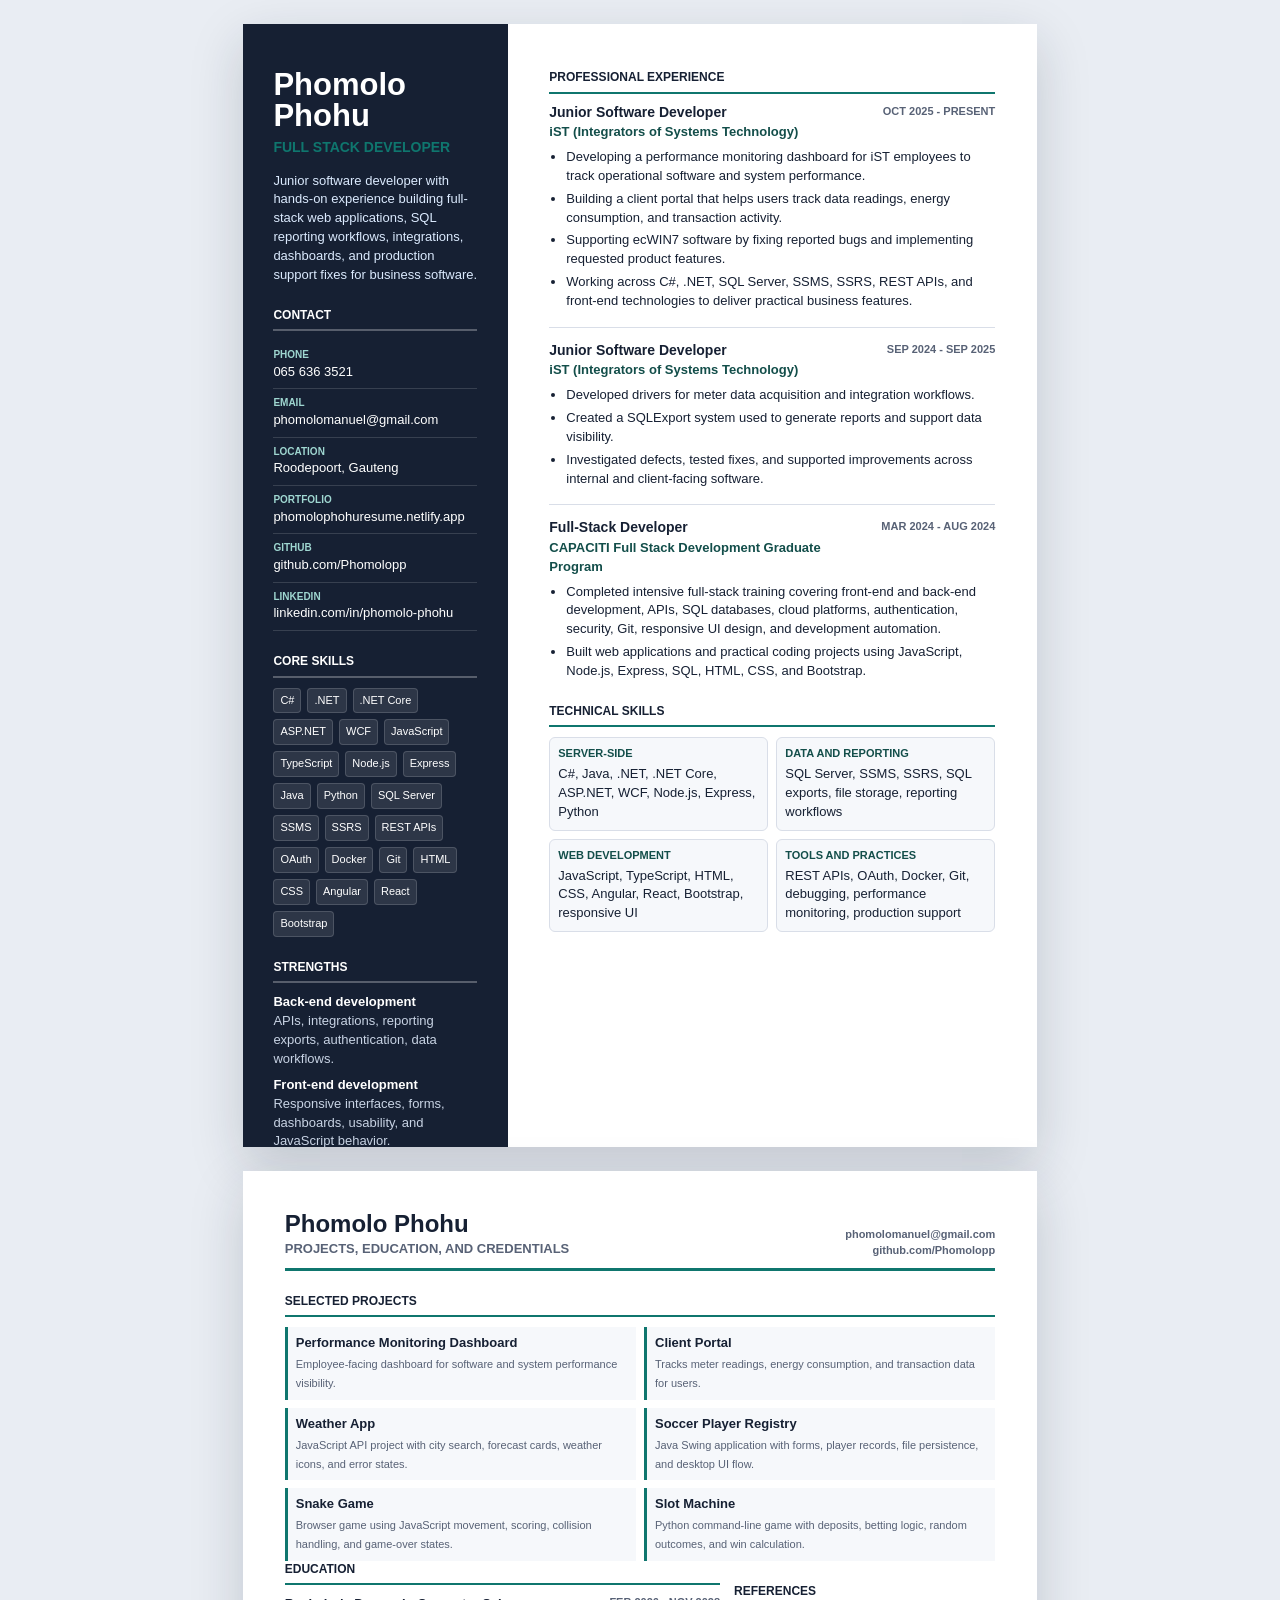
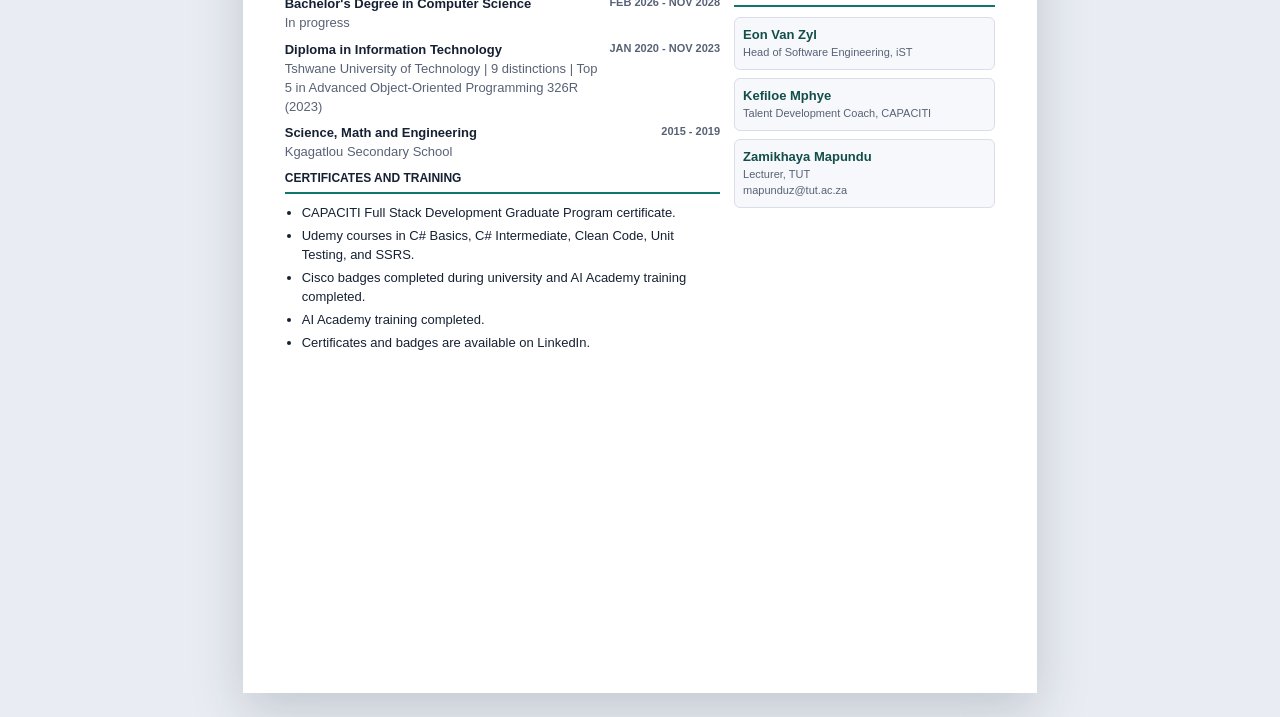
==== Phomolo_Phohu_CV_Redesigned.html @ b948e66f "I modernized the portfolio into a cleaner full-stack developer site with a stronger hero, richer abo" ====
<!doctype html>
<html lang="en">
<head>
  <meta charset="utf-8">
  <meta name="viewport" content="width=device-width, initial-scale=1">
  <title>Phomolo Phohu | Full Stack Developer CV</title>
  <style>
    :root {
      --ink: #162033;
      --muted: #586276;
      --line: #d9dee8;
      --paper: #ffffff;
      --panel: #f6f8fb;
      --accent: #0f766e;
      --accent-dark: #134e4a;
    }

    * {
      box-sizing: border-box;
    }

    html {
      background: #e9edf3;
      color: var(--ink);
      font-family: Arial, Helvetica, sans-serif;
      font-size: 13px;
      line-height: 1.45;
    }

    body {
      margin: 0;
      padding: 24px;
    }

    a {
      color: inherit;
      text-decoration: none;
    }

    .page {
      width: 210mm;
      height: 297mm;
      margin: 0 auto;
      background: var(--paper);
      box-shadow: 0 18px 50px rgba(22, 32, 51, 0.18);
      display: grid;
      grid-template-columns: 70mm 1fr;
      overflow: hidden;
    }

    .page + .page {
      margin-top: 24px;
    }

    .page-two {
      display: block;
      padding: 11mm;
    }

    aside {
      background: var(--ink);
      color: #ffffff;
      padding: 12mm 8mm;
    }

    main {
      padding: 12mm 11mm 10mm;
    }

    .name {
      font-size: 31px;
      line-height: 1;
      letter-spacing: 0;
      margin: 0 0 6px;
    }

    .role {
      color: var(--accent);
      font-size: 14px;
      font-weight: 700;
      margin: 0 0 14px;
      text-transform: uppercase;
    }

    .summary {
      color: #dbeafe;
      font-size: 13px;
      margin: 0 0 18px;
    }

    .contact-list,
    .tag-list,
    .plain-list,
    .project-list {
      list-style: none;
      margin: 0;
      padding: 0;
    }

    .contact-list li {
      border-bottom: 1px solid rgba(255, 255, 255, 0.14);
      padding: 7px 0;
      word-break: break-word;
    }

    .label {
      color: #9fd7d1;
      display: block;
      font-size: 10px;
      font-weight: 700;
      letter-spacing: 0;
      text-transform: uppercase;
    }

    h2 {
      border-bottom: 2px solid var(--accent);
      color: inherit;
      font-size: 12px;
      letter-spacing: 0;
      margin: 22px 0 10px;
      padding-bottom: 5px;
      text-transform: uppercase;
    }

    aside h2 {
      border-bottom-color: rgba(255, 255, 255, 0.28);
      color: #ffffff;
    }

    .tag-list {
      display: flex;
      flex-wrap: wrap;
      gap: 6px;
    }

    .tag-list li {
      background: rgba(255, 255, 255, 0.1);
      border: 1px solid rgba(255, 255, 255, 0.15);
      border-radius: 4px;
      color: #ffffff;
      font-size: 11px;
      padding: 4px 6px;
    }

    .plain-list li {
      margin: 0 0 7px;
    }

    aside .plain-list strong {
      color: #ffffff;
      display: block;
    }

    aside .plain-list span {
      color: #c8d3e4;
    }

    .section:first-child h2 {
      margin-top: 0;
    }

    .item {
      break-inside: avoid;
      margin-bottom: 14px;
      padding-bottom: 12px;
      border-bottom: 1px solid var(--line);
    }

    .item:last-child {
      border-bottom: 0;
      margin-bottom: 0;
      padding-bottom: 0;
    }

    .item-head {
      display: flex;
      gap: 12px;
      justify-content: space-between;
      margin-bottom: 5px;
    }

    h3 {
      font-size: 14px;
      line-height: 1.25;
      margin: 0;
    }

    .company {
      color: var(--accent-dark);
      font-weight: 700;
      margin: 2px 0 0;
    }

    .date {
      color: var(--muted);
      flex: 0 0 auto;
      font-size: 11px;
      font-weight: 700;
      text-align: right;
      text-transform: uppercase;
    }

    .bullets {
      margin: 6px 0 0;
      padding-left: 17px;
    }

    .bullets li {
      margin-bottom: 4px;
    }

    .skills-grid {
      display: grid;
      gap: 8px;
      grid-template-columns: 1fr 1fr;
    }

    .skill-box {
      background: var(--panel);
      border: 1px solid var(--line);
      border-radius: 6px;
      padding: 8px;
    }

    .skill-box strong {
      color: var(--accent-dark);
      display: block;
      font-size: 11px;
      margin-bottom: 3px;
      text-transform: uppercase;
    }

    .project-list {
      display: grid;
      gap: 8px;
      grid-template-columns: 1fr 1fr;
    }

    .project-list li {
      background: var(--panel);
      border-left: 3px solid var(--accent);
      padding: 7px 8px;
    }

    .project-list strong {
      display: block;
      margin-bottom: 2px;
    }

    .project-list span {
      color: var(--muted);
      font-size: 11px;
    }

    .page-banner {
      align-items: end;
      border-bottom: 3px solid var(--accent);
      display: flex;
      justify-content: space-between;
      margin-bottom: 16px;
      padding-bottom: 9px;
    }

    .page-banner h1 {
      font-size: 24px;
      line-height: 1;
      margin: 0 0 4px;
    }

    .page-banner p {
      color: var(--muted);
      font-weight: 700;
      margin: 0;
      text-transform: uppercase;
    }

    .page-banner .contact-mini {
      color: var(--muted);
      font-size: 11px;
      font-weight: 700;
      text-align: right;
    }

    .two-column {
      display: grid;
      gap: 14px;
      grid-template-columns: 1.25fr 0.75fr;
    }

    .reference-grid {
      display: grid;
      gap: 8px;
      grid-template-columns: 1fr;
    }

    .reference-card {
      background: var(--panel);
      border: 1px solid var(--line);
      border-radius: 6px;
      padding: 8px;
    }

    .reference-card strong {
      color: var(--accent-dark);
      display: block;
    }

    .reference-card span {
      color: var(--muted);
      display: block;
      font-size: 11px;
    }

    .education-row {
      display: grid;
      gap: 8px;
      grid-template-columns: 1fr auto;
      margin-bottom: 8px;
    }

    .education-row strong {
      display: block;
    }

    .education-row span {
      color: var(--muted);
    }

    @page {
      size: A4;
      margin: 0;
    }

    @media print {
      html {
        background: #ffffff;
        font-size: 12.4px;
      }

      body {
        padding: 0;
      }

      .page {
        box-shadow: none;
        height: 297mm;
        width: 210mm;
      }

      .page + .page {
        margin-top: 0;
      }
    }
  </style>
</head>
<body>
  <article class="page">
    <aside>
      <h1 class="name">Phomolo Phohu</h1>
      <p class="role">Full Stack Developer</p>
      <p class="summary">Junior software developer with hands-on experience building full-stack web applications, SQL reporting workflows, integrations, dashboards, and production support fixes for business software.</p>

      <h2>Contact</h2>
      <ul class="contact-list">
        <li><span class="label">Phone</span>065 636 3521</li>
        <li><span class="label">Email</span><a href="mailto:phomolomanuel@gmail.com">phomolomanuel@gmail.com</a></li>
        <li><span class="label">Location</span>Roodepoort, Gauteng</li>
        <li><span class="label">Portfolio</span><a href="https://phomolophohuresume.netlify.app/">phomolophohuresume.netlify.app</a></li>
        <li><span class="label">GitHub</span><a href="https://github.com/Phomolopp">github.com/Phomolopp</a></li>
        <li><span class="label">LinkedIn</span><a href="https://www.linkedin.com/in/phomolo-phohu-563751246/">linkedin.com/in/phomolo-phohu</a></li>
      </ul>

      <h2>Core Skills</h2>
      <ul class="tag-list">
        <li>C#</li>
        <li>.NET</li>
        <li>.NET Core</li>
        <li>ASP.NET</li>
        <li>WCF</li>
        <li>JavaScript</li>
        <li>TypeScript</li>
        <li>Node.js</li>
        <li>Express</li>
        <li>Java</li>
        <li>Python</li>
        <li>SQL Server</li>
        <li>SSMS</li>
        <li>SSRS</li>
        <li>REST APIs</li>
        <li>OAuth</li>
        <li>Docker</li>
        <li>Git</li>
        <li>HTML</li>
        <li>CSS</li>
        <li>Angular</li>
        <li>React</li>
        <li>Bootstrap</li>
      </ul>

      <h2>Strengths</h2>
      <ul class="plain-list">
        <li><strong>Back-end development</strong><span>APIs, integrations, reporting exports, authentication, data workflows.</span></li>
        <li><strong>Front-end development</strong><span>Responsive interfaces, forms, dashboards, usability, and JavaScript behavior.</span></li>
        <li><strong>Systems mindset</strong><span>Debugging, performance monitoring, networking fundamentals, and production support.</span></li>
      </ul>

    </aside>

    <main>
      <section class="section">
        <h2>Professional Experience</h2>
        <div class="item">
          <div class="item-head">
            <div>
              <h3>Junior Software Developer</h3>
              <p class="company">iST (Integrators of Systems Technology)</p>
            </div>
            <div class="date">Oct 2025 - Present</div>
          </div>
          <ul class="bullets">
            <li>Developing a performance monitoring dashboard for iST employees to track operational software and system performance.</li>
            <li>Building a client portal that helps users track data readings, energy consumption, and transaction activity.</li>
            <li>Supporting ecWIN7 software by fixing reported bugs and implementing requested product features.</li>
            <li>Working across C#, .NET, SQL Server, SSMS, SSRS, REST APIs, and front-end technologies to deliver practical business features.</li>
          </ul>
        </div>

        <div class="item">
          <div class="item-head">
            <div>
              <h3>Junior Software Developer</h3>
              <p class="company">iST (Integrators of Systems Technology)</p>
            </div>
            <div class="date">Sep 2024 - Sep 2025</div>
          </div>
          <ul class="bullets">
            <li>Developed drivers for meter data acquisition and integration workflows.</li>
            <li>Created a SQLExport system used to generate reports and support data visibility.</li>
            <li>Investigated defects, tested fixes, and supported improvements across internal and client-facing software.</li>
          </ul>
        </div>

        <div class="item">
          <div class="item-head">
            <div>
              <h3>Full-Stack Developer</h3>
              <p class="company">CAPACITI Full Stack Development Graduate Program</p>
            </div>
            <div class="date">Mar 2024 - Aug 2024</div>
          </div>
          <ul class="bullets">
            <li>Completed intensive full-stack training covering front-end and back-end development, APIs, SQL databases, cloud platforms, authentication, security, Git, responsive UI design, and development automation.</li>
            <li>Built web applications and practical coding projects using JavaScript, Node.js, Express, SQL, HTML, CSS, and Bootstrap.</li>
          </ul>
        </div>
      </section>

      <section class="section">
        <h2>Technical Skills</h2>
        <div class="skills-grid">
          <div class="skill-box"><strong>Server-side</strong>C#, Java, .NET, .NET Core, ASP.NET, WCF, Node.js, Express, Python</div>
          <div class="skill-box"><strong>Data and reporting</strong>SQL Server, SSMS, SSRS, SQL exports, file storage, reporting workflows</div>
          <div class="skill-box"><strong>Web development</strong>JavaScript, TypeScript, HTML, CSS, Angular, React, Bootstrap, responsive UI</div>
          <div class="skill-box"><strong>Tools and practices</strong>REST APIs, OAuth, Docker, Git, debugging, performance monitoring, production support</div>
        </div>
      </section>

    </main>
  </article>

  <article class="page page-two">
    <header class="page-banner">
      <div>
        <h1>Phomolo Phohu</h1>
        <p>Projects, education, and credentials</p>
      </div>
      <div class="contact-mini">
        phomolomanuel@gmail.com<br>
        github.com/Phomolopp
      </div>
    </header>

    <section class="section">
      <h2>Selected Projects</h2>
      <ul class="project-list">
        <li><strong>Performance Monitoring Dashboard</strong><span>Employee-facing dashboard for software and system performance visibility.</span></li>
        <li><strong>Client Portal</strong><span>Tracks meter readings, energy consumption, and transaction data for users.</span></li>
        <li><strong>Weather App</strong><span>JavaScript API project with city search, forecast cards, weather icons, and error states.</span></li>
        <li><strong>Soccer Player Registry</strong><span>Java Swing application with forms, player records, file persistence, and desktop UI flow.</span></li>
        <li><strong>Snake Game</strong><span>Browser game using JavaScript movement, scoring, collision handling, and game-over states.</span></li>
        <li><strong>Slot Machine</strong><span>Python command-line game with deposits, betting logic, random outcomes, and win calculation.</span></li>
      </ul>
    </section>

    <div class="two-column">
      <section class="section">
        <h2>Education</h2>
        <div class="education-row">
          <div><strong>Bachelor's Degree in Computer Science</strong><span>In progress</span></div>
          <div class="date">Feb 2026 - Nov 2028</div>
        </div>
        <div class="education-row">
          <div><strong>Diploma in Information Technology</strong><span>Tshwane University of Technology | 9 distinctions | Top 5 in Advanced Object-Oriented Programming 326R (2023)</span></div>
          <div class="date">Jan 2020 - Nov 2023</div>
        </div>
        <div class="education-row">
          <div><strong>Science, Math and Engineering</strong><span>Kgagatlou Secondary School</span></div>
          <div class="date">2015 - 2019</div>
        </div>

        <h2>Certificates and Training</h2>
        <ul class="bullets">
          <li>CAPACITI Full Stack Development Graduate Program certificate.</li>
          <li>Udemy courses in C# Basics, C# Intermediate, Clean Code, Unit Testing, and SSRS.</li>
          <li>Cisco badges completed during university and AI Academy training completed.</li>
          <li>AI Academy training completed.</li>
          <li>Certificates and badges are available on LinkedIn.</li>
        </ul>
      </section>

      <section class="section">
        <h2>References</h2>
        <div class="reference-grid">
          <div class="reference-card"><strong>Eon Van Zyl</strong><span>Head of Software Engineering, iST</span></div>
          <div class="reference-card"><strong>Kefiloe Mphye</strong><span>Talent Development Coach, CAPACITI</span></div>
          <div class="reference-card"><strong>Zamikhaya Mapundu</strong><span>Lecturer, TUT</span><span>mapunduz@tut.ac.za</span></div>
        </div>
      </section>
    </div>
  </article>
</body>
</html>
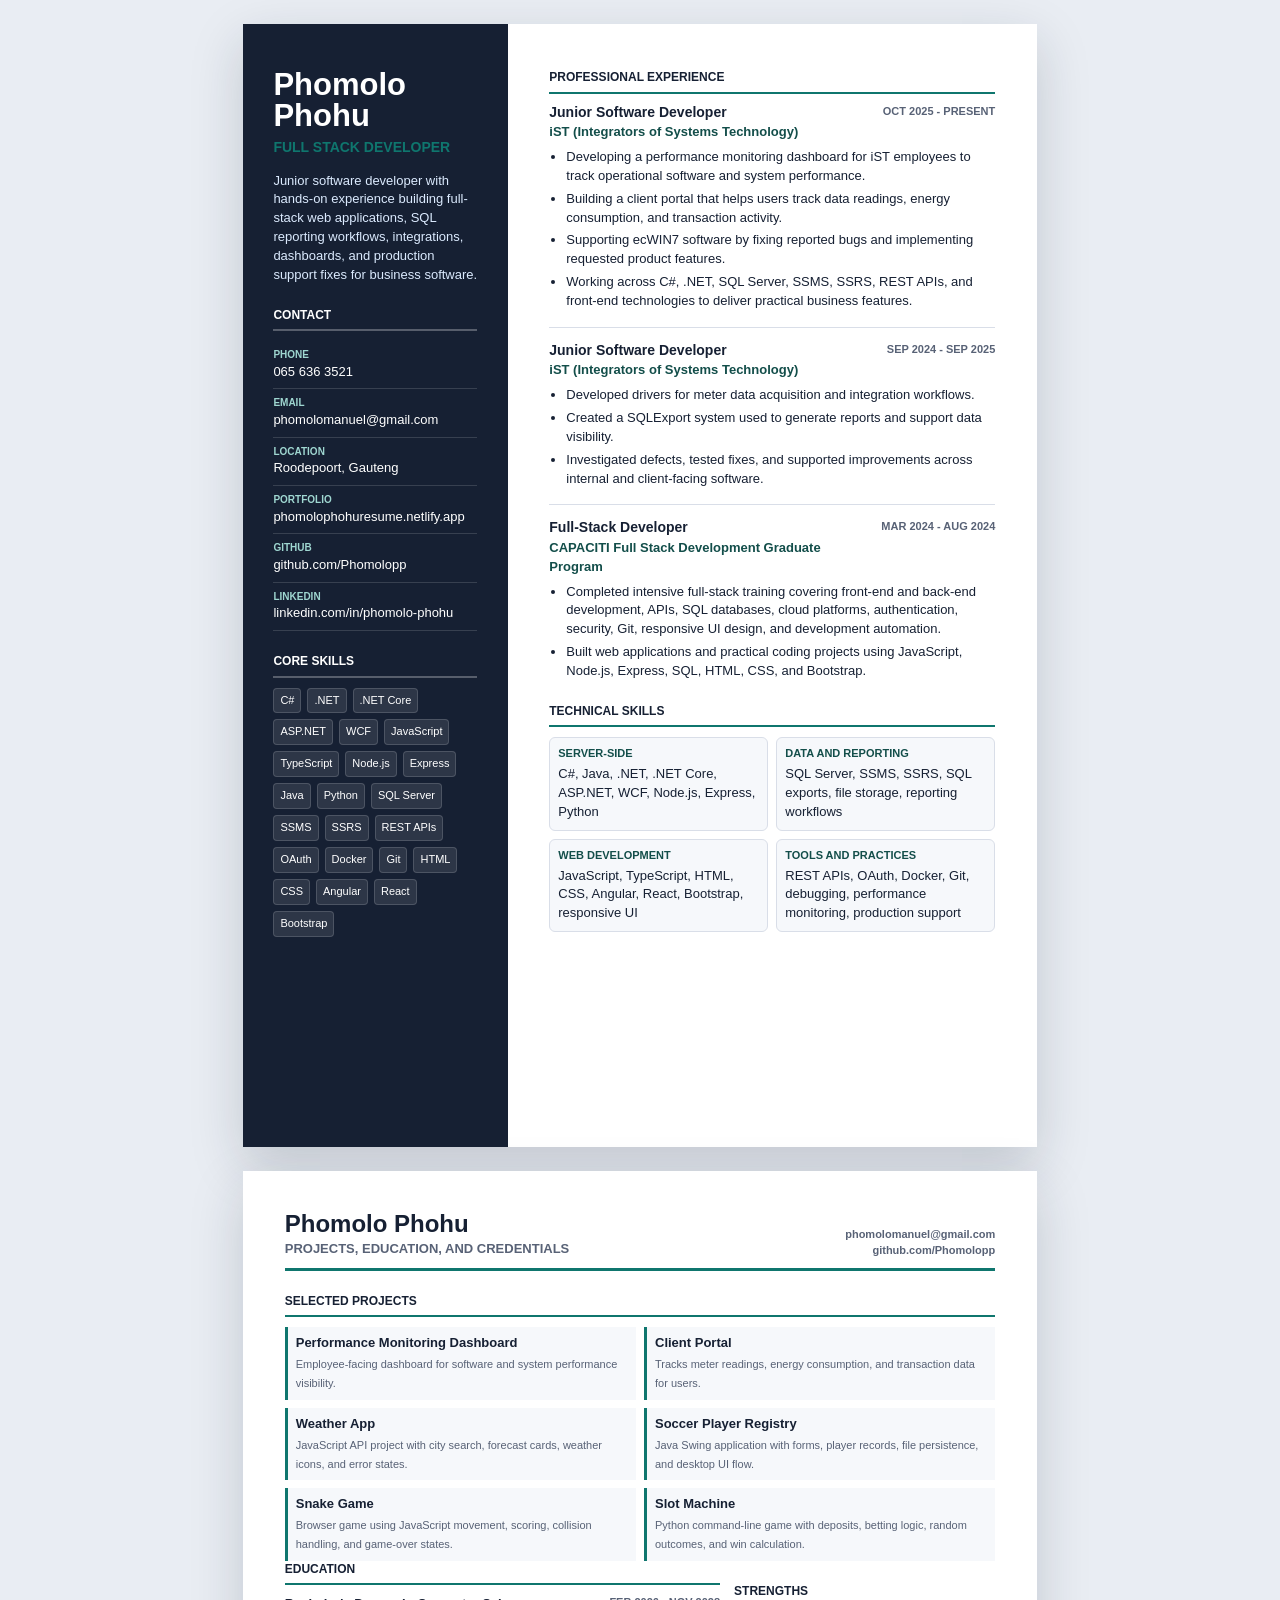
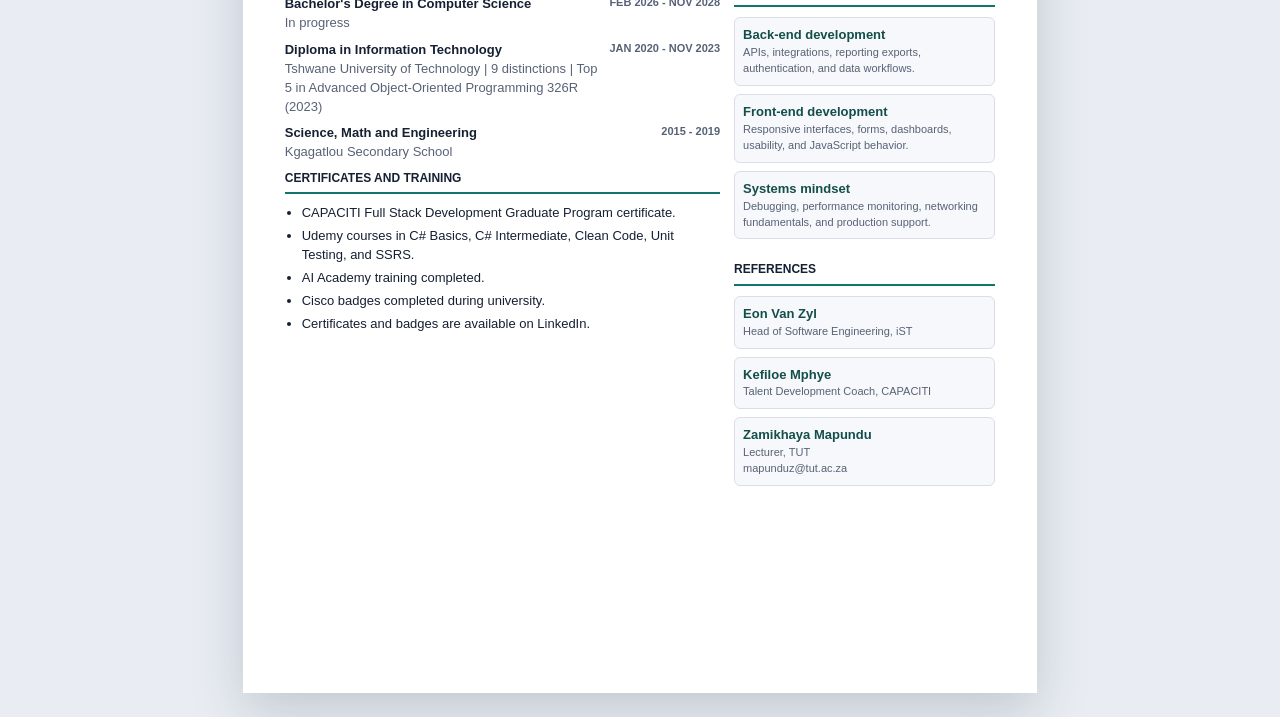
==== commit f24ee69a: "Update portfolio CV link and assets" ====
--- a/Phomolo_Phohu_CV_Redesigned.html
+++ b/Phomolo_Phohu_CV_Redesigned.html
@@ -397,13 +397,6 @@
         <li>Bootstrap</li>
       </ul>
 
-      <h2>Strengths</h2>
-      <ul class="plain-list">
-        <li><strong>Back-end development</strong><span>APIs, integrations, reporting exports, authentication, data workflows.</span></li>
-        <li><strong>Front-end development</strong><span>Responsive interfaces, forms, dashboards, usability, and JavaScript behavior.</span></li>
-        <li><strong>Systems mindset</strong><span>Debugging, performance monitoring, networking fundamentals, and production support.</span></li>
-      </ul>
-
     </aside>
 
     <main>
@@ -512,13 +505,20 @@
         <ul class="bullets">
           <li>CAPACITI Full Stack Development Graduate Program certificate.</li>
           <li>Udemy courses in C# Basics, C# Intermediate, Clean Code, Unit Testing, and SSRS.</li>
-          <li>Cisco badges completed during university and AI Academy training completed.</li>
           <li>AI Academy training completed.</li>
+          <li>Cisco badges completed during university.</li>
           <li>Certificates and badges are available on LinkedIn.</li>
         </ul>
       </section>
 
       <section class="section">
+        <h2>Strengths</h2>
+        <div class="reference-grid">
+          <div class="reference-card"><strong>Back-end development</strong><span>APIs, integrations, reporting exports, authentication, and data workflows.</span></div>
+          <div class="reference-card"><strong>Front-end development</strong><span>Responsive interfaces, forms, dashboards, usability, and JavaScript behavior.</span></div>
+          <div class="reference-card"><strong>Systems mindset</strong><span>Debugging, performance monitoring, networking fundamentals, and production support.</span></div>
+        </div>
+
         <h2>References</h2>
         <div class="reference-grid">
           <div class="reference-card"><strong>Eon Van Zyl</strong><span>Head of Software Engineering, iST</span></div>
